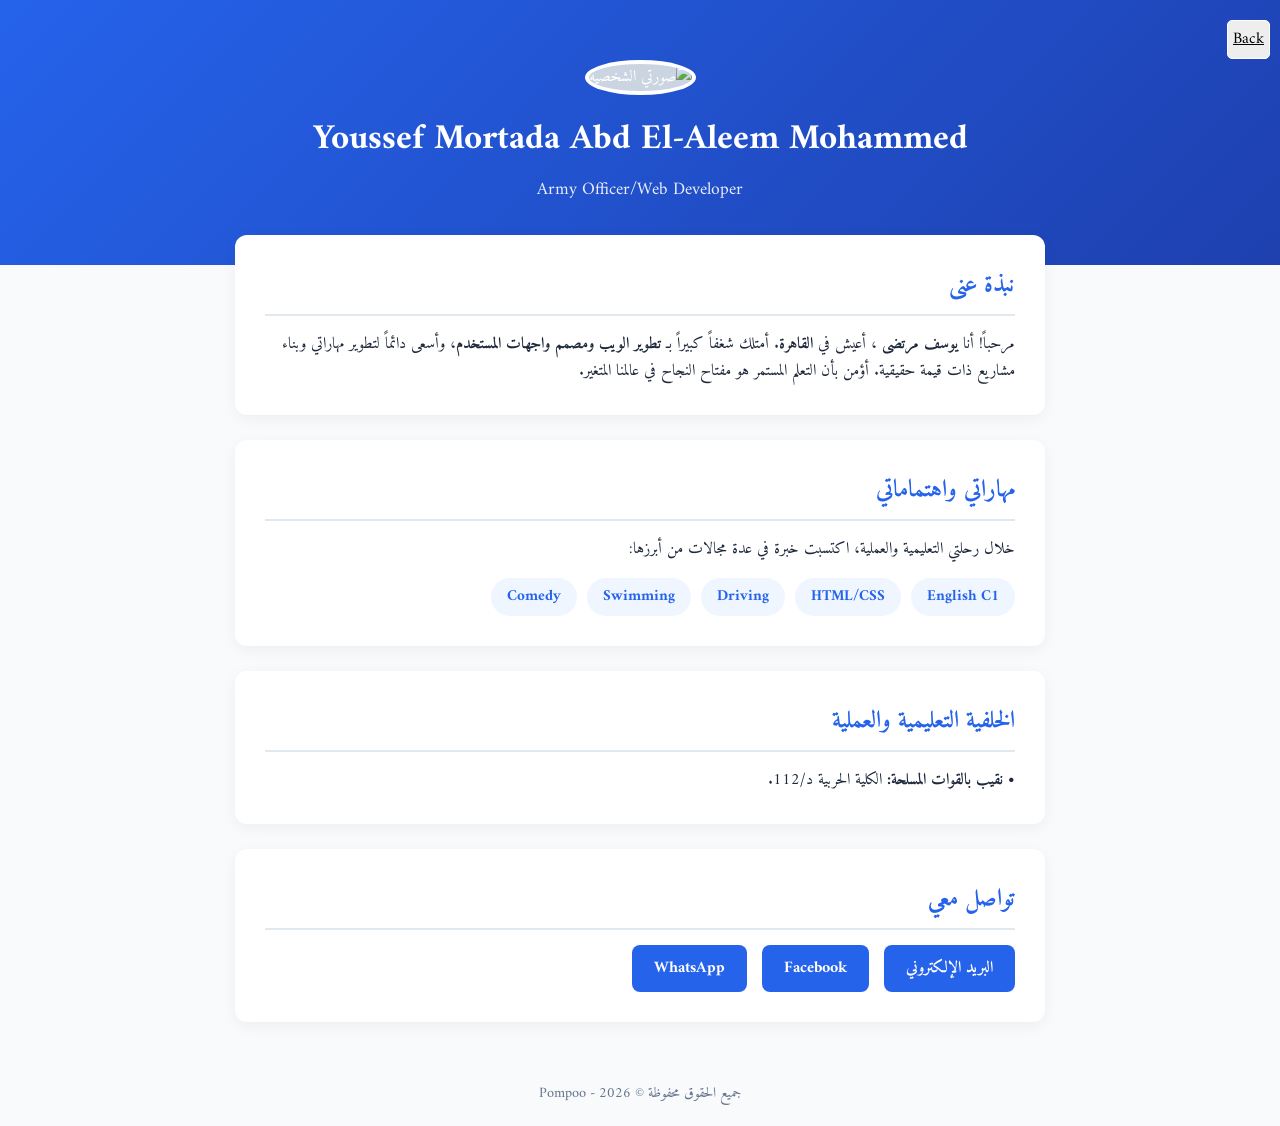
==== about.html @ 6c9b7f14 "Add files via upload" ====
<!DOCTYPE html>
<html lang="ar" dir="rtl">
<head>
    <meta charset="UTF-8">
    <meta name="viewport" content="width=device-width, initial-scale=1.0">
    <title>About Me</title>
    <link href="about.css" rel="stylesheet">
</head>
<body>

    <a href="index.html" class="back" aria-expanded="false" aria-controls="primary-nav">Back</a>
    <!-- القسم العلوي والصورة -->
    <header>
        <!-- ضع رابط صورتك الشخصية مكان الرابط الافتراضي بالأسفل -->
        <img src="/Pics/Me.webp" alt="صورتي الشخصية" class="profile-img" id="profileImg">
        <h1>Youssef Mortada Abd El-Aleem Mohammed </h1>
        <p>Army Officer/Web Developer</p>
    </header>

    <div class="container">
        <section class="card">
            <h2>نبذة عنى</h2>
            <p>
                مرحباً! أنا <strong>يوسف مرتضى </strong>، أعيش في <strong>القاهرة</strong>. أمتلك شغفاً كبيراً بـ <strong>تطوير الويب ومصمم واجهات المستخدم</strong>، وأسعى دائماً لتطوير مهاراتي وبناء مشاريع ذات قيمة حقيقية. أؤمن بأن التعلم المستمر هو مفتاح النجاح في عالمنا المتغير.
            </p>
        </section>

        <section class="card">
            <h2>مهاراتي واهتماماتي</h2>
            <p>خلال رحلتي التعليمية والعملية، اكتسبت خبرة في عدة مجالات من أبرزها:</p>
            <div class="skills-list">
                <span class="skill-tag">English C1</span>
                <span class="skill-tag">HTML/CSS</span>
                <span class="skill-tag">Driving</span>
                <span class="skill-tag">Swimming</span>
                <span class="skill-tag">Comedy</span>
            </div>
        </section>

        <section class="card">
            <h2>الخلفية التعليمية والعملية</h2>
            <p><strong>• نقيب بالقوات المسلحة:</strong> الكلية الحربية د/112.</p>
        </section>

        <section class="card">
            <h2>تواصل معي</h2>
            <div class="social-links">
                <a href="mailto:Youssef.mortada022@gmail.com" class="social-btn">البريد الإلكتروني</a>
                <a href="https://www.facebook.com/youssef.mortada2" target="_blank" class="social-btn">Facebook</a>
                <a href="https://wa.me/+201069628935" target="_blank" class="social-btn">WhatsApp</a>
                
            </div>
        </section>
    </div>

    <footer>
        <p>جميع الحقوق محفوظة &copy; 2026 - Pompoo</p>
    </footer>
    <!-- نافذة عرض الصورة بملء الشاشة -->
<div id="imageModal" class="lightbox-modal">
    <span class="close-btn" id="closeModal">&times;</span>
    <img class="lightbox-content" id="fullImg" alt="الصورة الشخصية مكبرة">
</div>
<script src="about.js"></script>
</body>
</html>
---- about.css ----
@import url('https://fonts.googleapis.com/css2?family=Amiri:ital,wght@0,400;0,700;1,400;1,700&display=swap');
.back{
    Border: 1px solid white;
    border-radius: 5px;
    padding: 5px;
    background-color: #eee;
    color:black;
    position: absolute;
    top: 20px;
    right: 10px;
    display: inline-block;
}
.back:hover ,.back:focus{
    background-color: #ddd;
    color:rgb(148, 18, 18);
    text-decoration: none;
    box-shadow: 0px 0px 5px 2px rgb(148, 18, 18);
}
:root {
            --primary-color: #2563eb;
            --secondary-color: #1e40af;
            --bg-color: #f8fafc;
            --card-bg: #ffffff;
            --text-dark: #1e293b;
            --text-light: #64748b;
        }

        * {
            margin: 0;
            padding: 0;
            box-sizing: border-box;
            font-family: 'Amiri', serif;
        }

        body {
            background-color: var(--bg-color);
            color: var(--text-dark);
            line-height: 1.7;
        }

        /* رأس الصفحة */
        header {
            background: linear-gradient(135deg, var(--primary-color), var(--secondary-color));
            color: white;
            text-align: center;
            padding: 60px 20px;
        }

        .profile-img {
            width: 140px;
            height: 140px;
            border-radius: 50%;
            object-fit: cover;
            border: 4px solid white;
            margin-bottom: 15px;
            background-color: #cbd5e1;
        }

        header h1 {
            font-size: 2.2rem;
            margin-bottom: 5px;
        }

        header p {
            font-size: 1.1rem;
            opacity: 0.9;
        }

        /* حاوية المحتوى */
        .container {
            max-width: 850px;
            margin: -30px auto 40px;
            padding: 0 20px;
        }

        .card {
            background: var(--card-bg);
            border-radius: 12px;
            padding: 30px;
            margin-bottom: 25px;
            box-shadow: 0 4px 15px rgba(0, 0, 0, 0.05);
        }

        .card h2 {
            color: var(--primary-color);
            margin-bottom: 15px;
            font-size: 1.5rem;
            border-bottom: 2px solid #e2e8f0;
            padding-bottom: 8px;
        }

        /* قسم المهارات */
        .skills-list {
            display: flex;
            flex-wrap: wrap;
            gap: 10px;
            margin-top: 15px;
        }

        .skill-tag {
            background-color: #eff6ff;
            color: var(--primary-color);
            padding: 6px 16px;
            border-radius: 20px;
            font-weight: 600;
            font-size: 0.95rem;
        }

        /* قسم التواصل */
        .social-links {
            display: flex;
            flex-wrap: wrap;
            gap: 15px;
            margin-top: 15px;
        }

        .social-btn {
            text-decoration: none;
            background-color: var(--primary-color);
            color: white;
            padding: 10px 22px;
            border-radius: 8px;
            font-weight: 600;
            transition: background 0.3s;
        }

        .social-btn:hover {
            background-color: var(--secondary-color);
        }

        /* تذييل الصفحة */
        footer {
            text-align: center;
            padding: 20px;
            color: var(--text-light);
            font-size: 0.9rem;
        }

        /* التجاوب مع الشاشات الصغيرة */
        @media (max-width: 600px) {
            header h1 {
                font-size: 1.8rem;
            }
            .card {
                padding: 20px;
            }
        }
        /* جعل الصورة قابلة للضغط مع حركة بسيطة */
.profile-img {
    cursor: pointer;
    transition: transform 0.3s ease, box-shadow 0.3s ease;
}

.profile-img:hover {
    transform: scale(1.06);
    box-shadow: 0 8px 20px rgba(0, 0, 0, 0.25);
}

/* تنسيق شاشة التكبير (Fullscreen) */
.lightbox-modal {
    display: none;
    position: fixed;
    z-index: 1000;
    top: 0;
    left: 0;
    width: 100%;
    height: 100%;
    background-color: rgba(0, 0, 0, 0.88);
    justify-content: center;
    align-items: center;
    padding: 20px;
    animation: fadeIn 0.25s ease;
}

.lightbox-content {
    max-width: 90%;
    max-height: 90vh;
    border-radius: 12px;
    box-shadow: 0 10px 30px rgba(0, 0, 0, 0.5);
    object-fit: contain;
}

.close-btn {
    position: absolute;
    top: 20px;
    right: 30px;
    color: white;
    font-size: 40px;
    font-weight: bold;
    cursor: pointer;
    line-height: 1;
}

.close-btn:hover {
    color: #94a3b8;
}

@keyframes fadeIn {
    from { opacity: 0; }
    to { opacity: 1; }
}
.amiri-regular {
  font-family: "Amiri", serif;
  font-weight: 400;
  font-style: normal;
}

.amiri-bold {
  font-family: "Amiri", serif;
  font-weight: 700;
  font-style: normal;
}

.amiri-regular-italic {
  font-family: "Amiri", serif;
  font-weight: 400;
  font-style: italic;
}

.amiri-bold-italic {
  font-family: "Amiri", serif;
  font-weight: 700;
  font-style: italic;
}
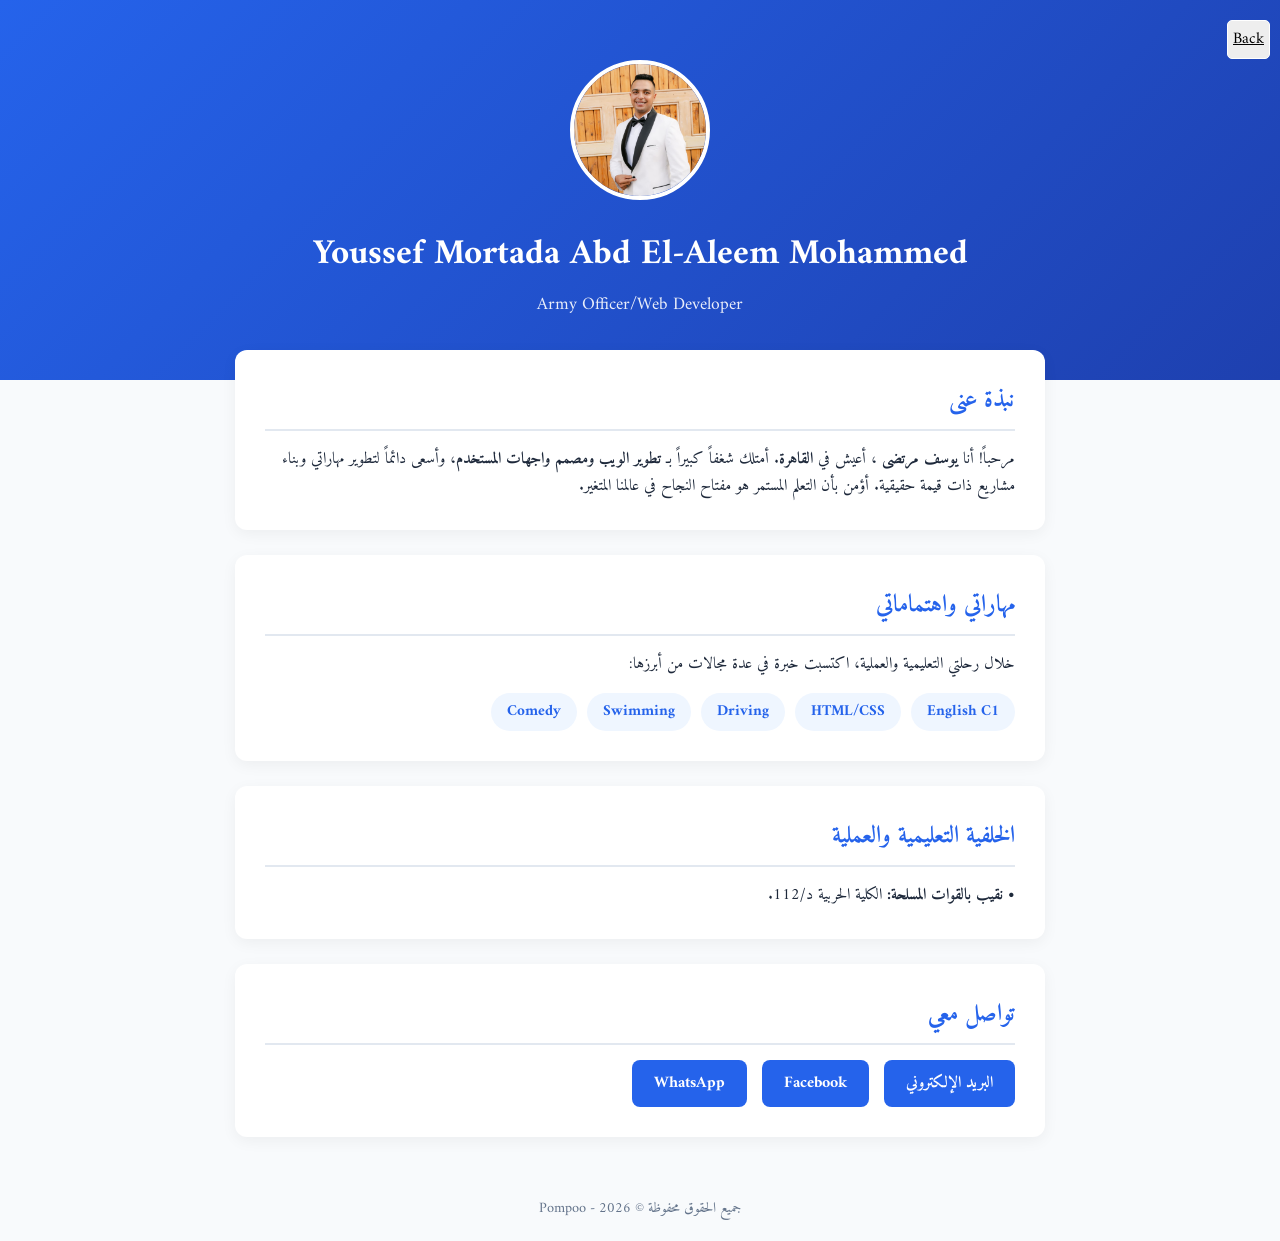
==== commit 6178c7b3: "Fix HTML encoding issues in about.html" ====
--- a/about.html
+++ b/about.html
@@ -12,7 +12,7 @@
     <!-- القسم العلوي والصورة -->
     <header>
         <!-- ضع رابط صورتك الشخصية مكان الرابط الافتراضي بالأسفل -->
-        <img src="/Pics/Me.webp" alt="صورتي الشخصية" class="profile-img" id="profileImg">
+        <img src="Pics/Me.webp" alt="صورتي الشخصية" class="profile-img" id="profileImg">
         <h1>Youssef Mortada Abd El-Aleem Mohammed </h1>
         <p>Army Officer/Web Developer</p>
     </header>
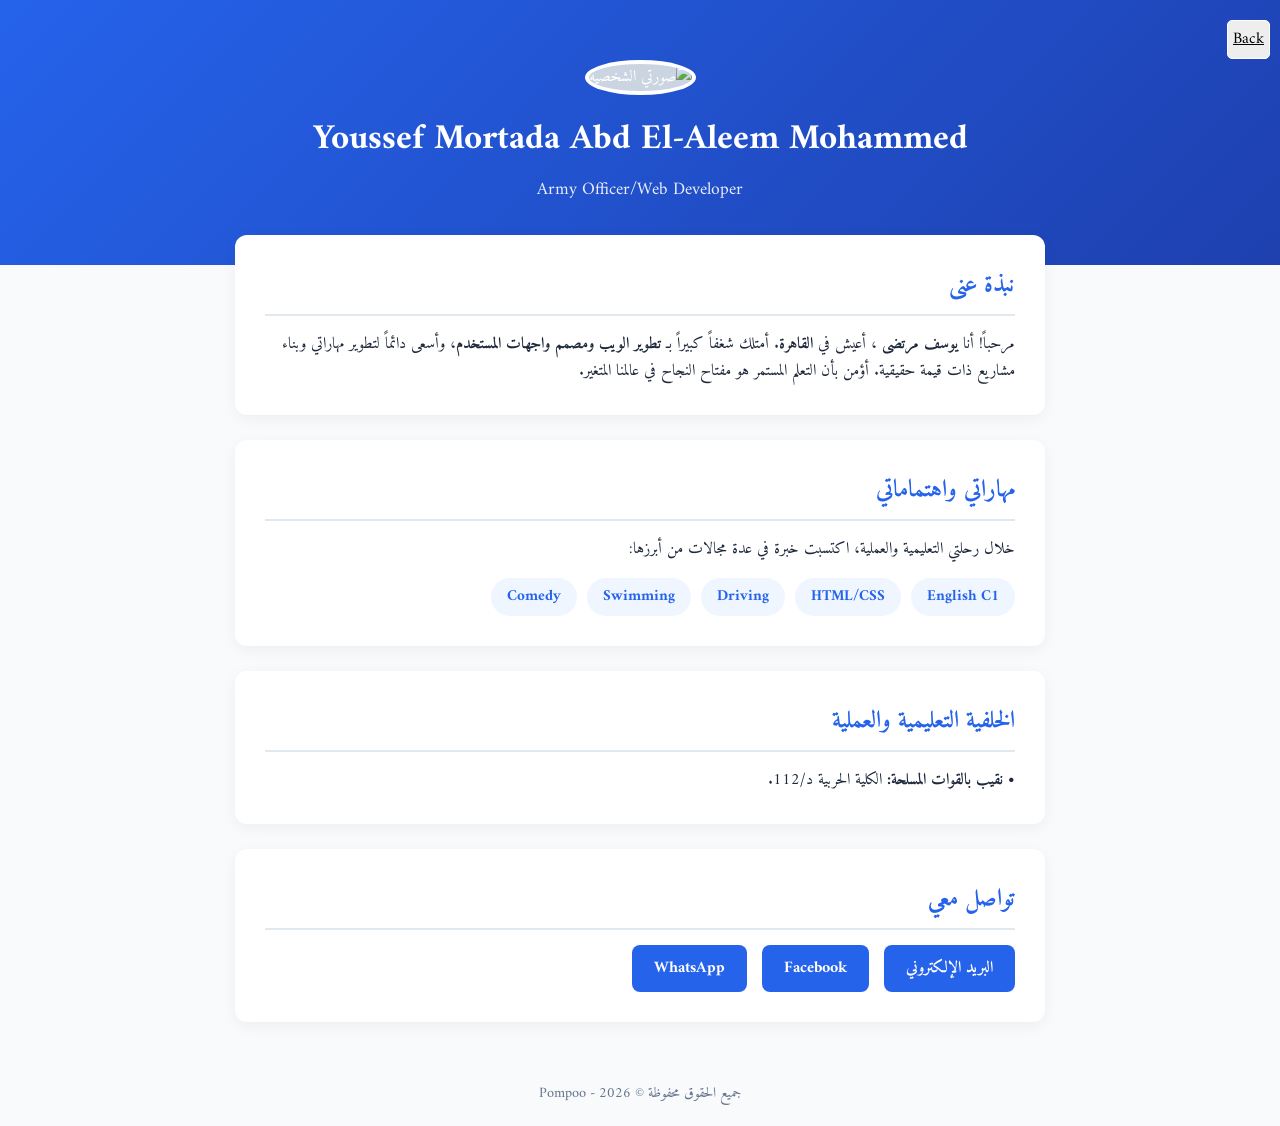
==== commit eaa67f92: "Fix profile image source path in about.html Updated the image source path for the profile image in a" ====
--- a/about.html
+++ b/about.html
@@ -12,7 +12,7 @@
     <!-- القسم العلوي والصورة -->
     <header>
         <!-- ضع رابط صورتك الشخصية مكان الرابط الافتراضي بالأسفل -->
-        <img src="Pics/Me.webp" alt="صورتي الشخصية" class="profile-img" id="profileImg">
+        <img src="/First-Project/Pics/Me.webp" alt="صورتي الشخصية" class="profile-img" id="profileImg">
         <h1>Youssef Mortada Abd El-Aleem Mohammed </h1>
         <p>Army Officer/Web Developer</p>
     </header>
